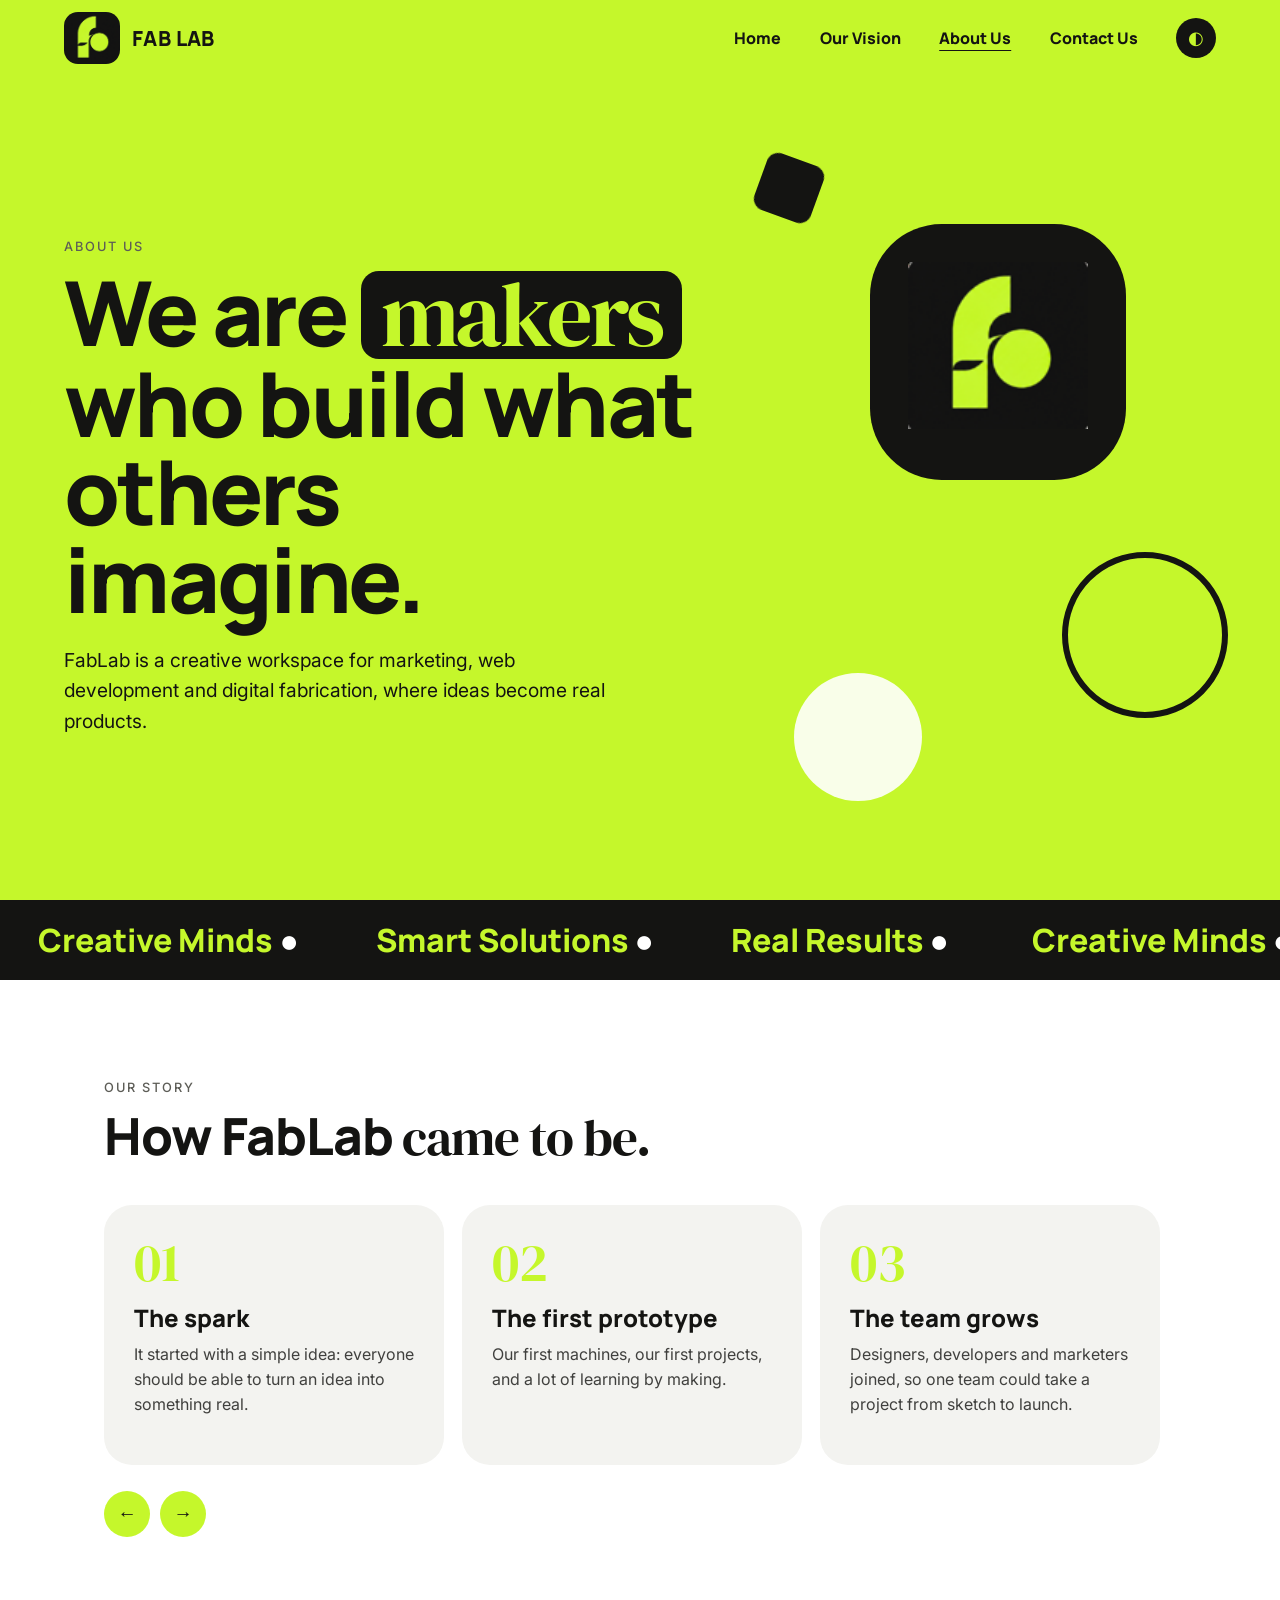
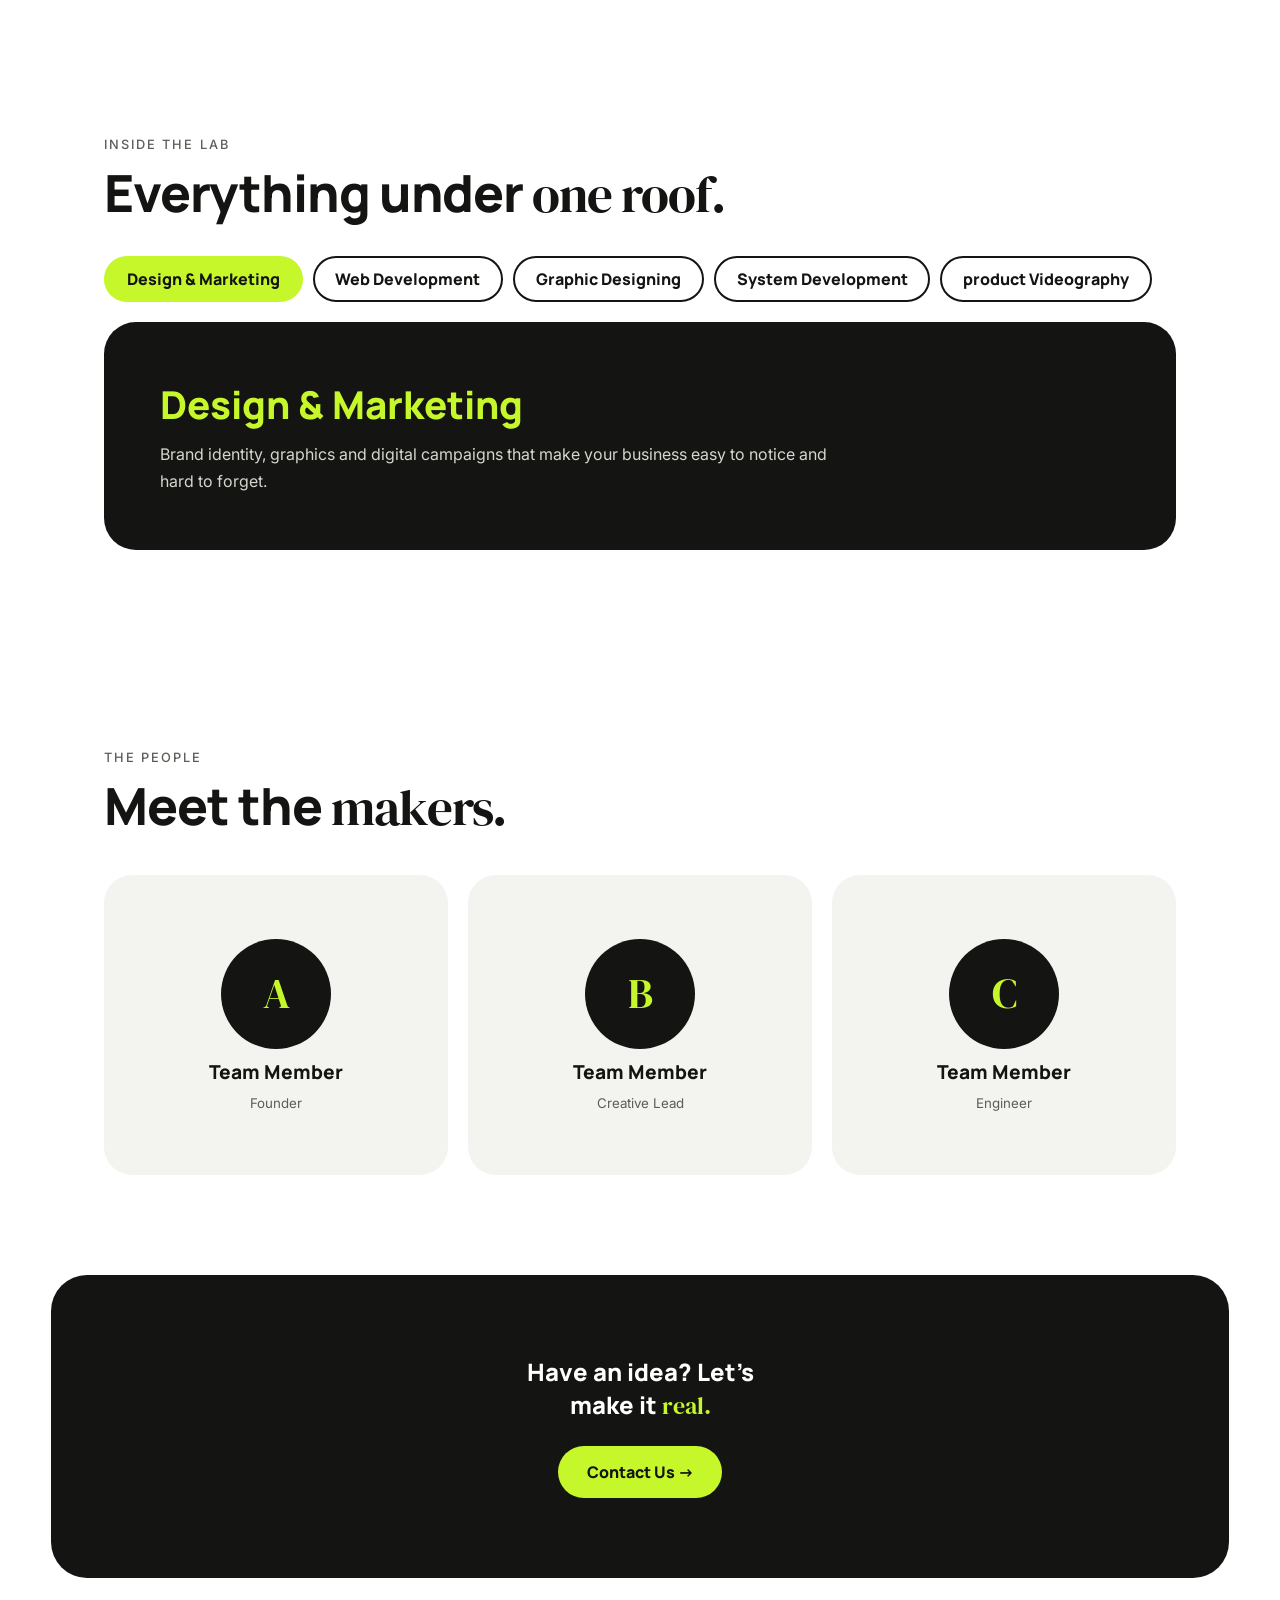
==== html/about.html @ 011ee27d "Initial commit - FabLab Website" ====
<!DOCTYPE html>
<html lang="en">
<head>
<meta charset="utf-8">
<meta name="viewport" content="width=device-width, initial-scale=1, viewport-fit=cover">
<title>About Us — FabLab</title>
<link rel="preconnect" href="https://fonts.googleapis.com">
<link rel="preconnect" href="https://fonts.gstatic.com" crossorigin>
<link href="https://fonts.googleapis.com/css2?family=DM+Serif+Display&family=Inter:wght@400;500&family=Manrope:wght@700;800&display=swap" rel="stylesheet">
<link rel="stylesheet" href="/CSS/style.css">
<link rel="stylesheet" href="/CSS/about.css">
</head>
<body>

<!-- HEADER -->
<header>
  <a class="logo" href="/html/index.html"><img alt="FabLab logo" src="/PNG/logo-icon.png"><span>FAB LAB</span></a>
  <nav>
    <a href="/html/index.html">Home</a>
    <a href="/html/Vision.html">Our Vision</a>
    <a href="/html/about.html" aria-current="page">About Us</a>
    <a href="/html/Contactus.html">Contact Us</a>
    <button id="thm" aria-label="Toggle theme">◐</button>
  </nav>
</header>

<!-- HERO: shapes drift toward your mouse / finger, word keeps changing -->
<section class="ahero" id="ahero">
  <div class="atext">
    <div class="k">About Us</div>
    <h1>We are <em id="word">makers</em> who build what others imagine.</h1>
    <p>FabLab is a creative workspace for marketing, web development and digital fabrication, where ideas become real products.</p>
  </div>
  <div class="shape s1" data-d="40"><img src="/PNG/logo-icon.png" alt=""></div>
  <div class="shape s2" data-d="-25"></div>
  <div class="shape s3" data-d="25"></div>
  <div class="shape s4" data-d="-55"></div>
</section>

<!-- TICKER -->
<div class="tick" aria-hidden="true"><div>
  <span>Creative Minds <i>●</i></span><span>Smart Solutions <i>●</i></span><span>Real Results <i>●</i></span>
  <span>Creative Minds <i>●</i></span><span>Smart Solutions <i>●</i></span><span>Real Results <i>●</i></span>
  <span>Creative Minds <i>●</i></span><span>Smart Solutions <i>●</i></span><span>Real Results <i>●</i></span>
  <span>Creative Minds <i>●</i></span><span>Smart Solutions <i>●</i></span><span>Real Results <i>●</i></span>
</div></div>

<!-- STORY: drag or swipe sideways -->
<section class="sec">
  <div class="k">Our story</div>
  <h2>How FabLab <em>came to be.</em></h2>
  <div class="track" id="track">
    <div class="chap"><b>01</b><h3>The spark</h3><p>It started with a simple idea: everyone should be able to turn an idea into something real.</p></div>
    <div class="chap"><b>02</b><h3>The first prototype</h3><p>Our first machines, our first projects, and a lot of learning by making.</p></div>
    <div class="chap"><b>03</b><h3>The team grows</h3><p>Designers, developers and marketers joined, so one team could take a project from sketch to launch.</p></div>
    <div class="chap"><b>04</b><h3>Today &amp; beyond</h3><p>We help businesses and makers grow with creative work that delivers real results.</p></div>
  </div>
  <div class="arrows"><button id="prev" aria-label="Previous">←</button><button id="next" aria-label="Next">→</button></div>
</section>

<!-- WHAT WE DO: tabs -->
<section class="sec">
  <div class="k">Inside the lab</div>
  <h2>Everything under <em>one roof.</em></h2>
  <div class="tabs" role="tablist" id="tabs">
    <button role="tab" aria-selected="true" data-i="0">Design &amp; Marketing</button>
    <button role="tab" aria-selected="false" data-i="1">Web Development</button>
    <button role="tab" aria-selected="false" data-i="2">Graphic Designing</button>
    <button role="tab" aria-selected="false" data-i="3">System Development</button>
    <button role="tab" aria-selected="false" data-i="4">product Videography</button>
  </div>
  <div class="panel" id="panel" role="tabpanel"><h3>Design &amp; Marketing</h3><p>Brand identity, graphics and digital campaigns that make your business easy to notice and hard to forget.</p></div>
</section>

<!-- TEAM: flip on hover / tap -->
<section class="sec">
  <div class="k">The people</div>
  <h2>Meet the <em>makers.</em></h2>
  <div class="team">
    <div class="tm" tabindex="0"><div class="tm-in">
      <div class="tf a"><div class="av">A</div><h3>Team Member</h3><small>Founder</small></div>
      <div class="tf b"><h3>Founder</h3><small>Add a short line about this person here.</small></div></div></div>
    <div class="tm" tabindex="0"><div class="tm-in">
      <div class="tf a"><div class="av">B</div><h3>Team Member</h3><small>Creative Lead</small></div>
      <div class="tf b"><h3>Creative Lead</h3><small>Add a short line about this person here.</small></div></div></div>
    <div class="tm" tabindex="0"><div class="tm-in">
      <div class="tf a"><div class="av">C</div><h3>Team Member</h3><small>Engineer</small></div>
      <div class="tf b"><h3>Engineer</h3><small>Add a short line about this person here.</small></div></div></div>
  </div>
</section>

<!-- CTA -->
<section class="cta">
  <h2>Have an idea? Let’s make it <em>real.</em></h2>
  <a href="/html/Contactus.html">Contact Us →</a>
</section>

<script src="/script.js"></script>
<script src="/about.js"></script>
</body>
</html>
---- CSS/style.css ----
/* FabLab — header + hero styles */
:root{color-scheme:light;--lime:#c5f72b;--ink:#141412;--bg:#fff;--soft:#f3f3f0;--mute:#5d5d57;--word:#e9e9e5;box-sizing:border-box;scroll-behavior:smooth}
@media(prefers-color-scheme:dark){:root:not([data-theme="light"]){color-scheme:dark;--bg:#111110;--soft:#1b1b19;--mute:#a4a49c;--word:#222220;--ink:#f4f4ee}}

*{box-sizing:border-box;margin:0}
body{background:var(--bg);color:var(--ink);font-family:Inter,system-ui,sans-serif;transition:background .4s}
h1,h2,h3,.logo,nav a,.btn{font-family:Manrope,system-ui,sans-serif;font-weight:800}
em{font-family:"DM Serif Display",Georgia,serif;font-style:normal;font-weight:400}

header{position:sticky;top:0;z-index:20;background:var(--lime);color:#141412;display:flex;align-items:center;justify-content:space-between;
 padding:12px clamp(16px,5vw,72px);padding-top:calc(12px + env(safe-area-inset-top,0px))}
.logo{display:flex;align-items:center;gap:12px;color:#141412;text-decoration:none;font-size:1.3rem;letter-spacing:.02em}
.logo img{width:56px;height:52px;border-radius:14px;background:#141412;display:block}

nav{display:flex;gap:clamp(14px,3vw,40px);align-items:center}
nav a{color:#141412;text-decoration:none;font-size:1rem}
nav a:hover{text-decoration:underline;text-underline-offset:6px}
#thm{border:0;width:40px;height:40px;border-radius:50%;background:#141412;color:var(--lime);font-size:1.1rem;cursor:pointer}

@media(max-width:720px){nav a{display:none}.logo span{font-size:1.1rem}}
.hero{position:relative;height:calc(100vh - 76px);height:calc(100svh - 76px);min-height:560px;overflow:hidden}
.word{position:absolute;left:0;right:0;top:44%;transform:translateY(-50%);text-align:center;font-family:Manrope,sans-serif;font-weight:800;font-size:clamp(5rem,22vw,20rem);letter-spacing:-.04em;line-height:1;color:var(--word);user-select:none}
.word b{color:var(--lime)}
canvas{position:absolute;inset:0;width:100%;height:100%;touch-action:none}
.copy{position:absolute;left:clamp(16px,5vw,72px);bottom:clamp(20px,5vh,48px);pointer-events:none;max-width:28rem}
h1{font-size:clamp(1.7rem,4vw,3.2rem);line-height:1.02;letter-spacing:-.02em}
h1 span{display:block;opacity:0;transform:translateY(30px);animation:in .8s cubic-bezier(.2,.8,.2,1) forwards}
h1 span:nth-child(2){animation-delay:.2s}h1 span:nth-child(3){animation-delay:.4s}
h1{font-color:var(--lime)}
@keyframes in{to{opacity:1;transform:none}}
.side{position:absolute;right:clamp(16px,5vw,72px);bottom:clamp(20px,5vh,48px);text-align:right;display:flex;flex-direction:column;gap:12px;align-items:flex-end}
.btn{display:inline-block;background:var(--ink);color:var(--bg);padding:.9rem 1.5rem;border-radius:999px;text-decoration:none}
.btn.l{background:var(--lime);color:#141412}
.hint{font-size:.72rem;letter-spacing:.14em;text-transform:uppercase;color:var(--mute)}

@media(max-width:640px){.side .hint{display:none}.copy{bottom:84px}}
---- CSS/about.css ----
/* FabLab — About Us page (loads after style.css) */
nav a[aria-current="page"]{text-decoration:underline;text-underline-offset:6px}
.k{font-size:.8rem;letter-spacing:.16em;text-transform:uppercase;color:var(--mute);margin-bottom:14px;font-weight:500}
.sec{padding:clamp(52px,8vw,100px) clamp(16px,5vw,72px);max-width:1200px;margin:0 auto}
.sec h2{font-size:clamp(1.9rem,4.4vw,3.2rem);line-height:1.05;letter-spacing:-.02em;max-width:20ch}
em{color:inherit}

/* ---------- hero: floating shapes follow the pointer ---------- */
.ahero{position:relative;overflow:hidden;min-height:calc(100svh - 76px);display:grid;align-items:center;background:var(--lime);color:#141412}
.atext{position:relative;z-index:2;padding:clamp(32px,6vw,72px) clamp(16px,5vw,72px);max-width:760px;pointer-events:none}
.atext h1{font-size:clamp(2.4rem,7vw,5.6rem);line-height:.98;letter-spacing:-.03em}
.atext h1 em{display:inline-block;background:#141412;color:var(--lime);padding:0 .22em;border-radius:.2em;min-width:2ch;transition:opacity .25s,transform .25s}
.atext h1 em.out{opacity:0;transform:translateY(.3em)}
.atext p{margin-top:22px;max-width:34rem;line-height:1.6;font-size:clamp(1rem,1.7vw,1.2rem)}
.shape{position:absolute;will-change:transform;transition:transform .25s ease-out}
.s1{right:12%;top:18%;width:clamp(120px,20vw,260px);height:clamp(120px,20vw,260px);background:#141412;border-radius:28%}
.s1 img{width:70%;margin:15% 0 0 15%;display:block}
.s2{right:28%;bottom:12%;width:clamp(60px,10vw,130px);height:clamp(60px,10vw,130px);border-radius:50%;background:#fff;opacity:.9}
.s3{right:4%;bottom:22%;width:clamp(80px,13vw,170px);height:clamp(80px,13vw,170px);border-radius:50%;border:6px solid #141412}
.s4{right:36%;top:10%;width:clamp(30px,5vw,60px);height:clamp(30px,5vw,60px);background:#141412;border-radius:12px;transform:rotate(20deg)}
@media(max-width:720px){.s1{right:6%;top:8%;opacity:.9}.s2{right:50%}.s4{right:58%}.atext{padding-top:clamp(150px,40vw,260px)}}

/* ---------- ticker ---------- */
.tick{background:#141412;color:var(--lime);overflow:hidden;white-space:nowrap;padding:18px 0}
.tick div{display:inline-block;animation:tk 22s linear infinite;font:800 clamp(1.2rem,3vw,2rem) Manrope,sans-serif}
.tick:hover div{animation-play-state:paused}
.tick span{margin:0 1.2em}.tick i{font-style:normal;color:#fff}
@keyframes tk{to{transform:translateX(-50%)}}

/* ---------- story track (drag / swipe) ---------- */
.track{display:flex;gap:18px;overflow-x:auto;scroll-snap-type:x mandatory;margin-top:40px;padding-bottom:16px;cursor:grab;scrollbar-width:thin;scrollbar-color:var(--lime) transparent}
.track.drag{cursor:grabbing;scroll-snap-type:none}
.chap{flex:0 0 min(340px,80vw);scroll-snap-align:start;background:var(--soft);border-radius:28px;padding:30px;min-height:260px;user-select:none;transition:background .3s,color .3s}
.chap:hover{background:#141412;color:#fff}
.chap b{font:400 3.4rem "DM Serif Display",Georgia,serif;color:var(--lime);line-height:1}
.chap h3{font-size:1.5rem;margin:12px 0 8px}
.chap p{opacity:.8;line-height:1.55}
.arrows{display:flex;gap:10px;margin-top:10px}
.arrows button{width:46px;height:46px;border-radius:50%;border:0;background:var(--lime);color:#141412;font-size:1.2rem;cursor:pointer}

/* ---------- lab tabs ---------- */
.tabs{display:flex;flex-wrap:wrap;gap:10px;margin:34px 0 20px}
.tabs button{font:800 1rem Manrope,sans-serif;border:2px solid var(--ink);background:transparent;color:var(--ink);border-radius:999px;padding:.65rem 1.3rem;cursor:pointer;transition:.2s}
.tabs button[aria-selected="true"]{background:var(--lime);border-color:var(--lime);color:#141412}
.panel{background:#141412;color:#fff;border-radius:32px;padding:clamp(24px,5vw,56px);min-height:220px;animation:fi .5s}
.panel h3{font-size:clamp(1.5rem,3.4vw,2.4rem);color:var(--lime);margin-bottom:10px}
.panel p{max-width:44rem;line-height:1.65;color:#d6d6cf}
@keyframes fi{from{opacity:0;transform:translateY(12px)}}

/* ---------- team flip cards ---------- */
.team{display:grid;grid-template-columns:repeat(auto-fit,minmax(230px,1fr));gap:20px;margin-top:40px}
.tm{perspective:1000px;height:300px;cursor:pointer;outline:none}
.tm-in{position:relative;width:100%;height:100%;transition:transform .7s cubic-bezier(.4,.2,.2,1);transform-style:preserve-3d}
.tf{position:absolute;inset:0;border-radius:28px;backface-visibility:hidden;-webkit-backface-visibility:hidden;display:flex;flex-direction:column;align-items:center;justify-content:center;gap:10px;padding:24px;text-align:center}
.tf.a{background:var(--soft)}
.tf.b{background:var(--lime);color:#141412;transform:rotateY(180deg)}
.av{width:110px;height:110px;border-radius:50%;background:#141412;color:var(--lime);display:grid;place-items:center;font:400 2.6rem "DM Serif Display",Georgia,serif}
.tf h3{font-size:1.2rem}.tf small{color:var(--mute)}.tf.b small{color:#141412;opacity:.75}
@media(hover:hover){.tm:hover .tm-in{transform:rotateY(180deg)}}
.tm:focus-within .tm-in,.tm.is-flipped .tm-in{transform:rotateY(180deg)}

/* ---------- CTA ---------- */
.cta{background:#141412;color:#fff;border-radius:36px;padding:clamp(32px,7vw,80px);margin:0 clamp(12px,4vw,56px) clamp(40px,8vw,90px);text-align:center}
.cta h2{margin:0 auto 24px;max-width:18ch}.cta em{color:var(--lime)}
.cta a{display:inline-block;background:var(--lime);color:#141412;text-decoration:none;font:800 1rem Manrope,sans-serif;padding:.95rem 1.8rem;border-radius:999px;transition:transform .2s}
.cta a:hover{transform:scale(1.06)}
@media(prefers-reduced-motion:reduce){.tick div{animation:none}.tm-in,.shape{transition-duration:.01s}}
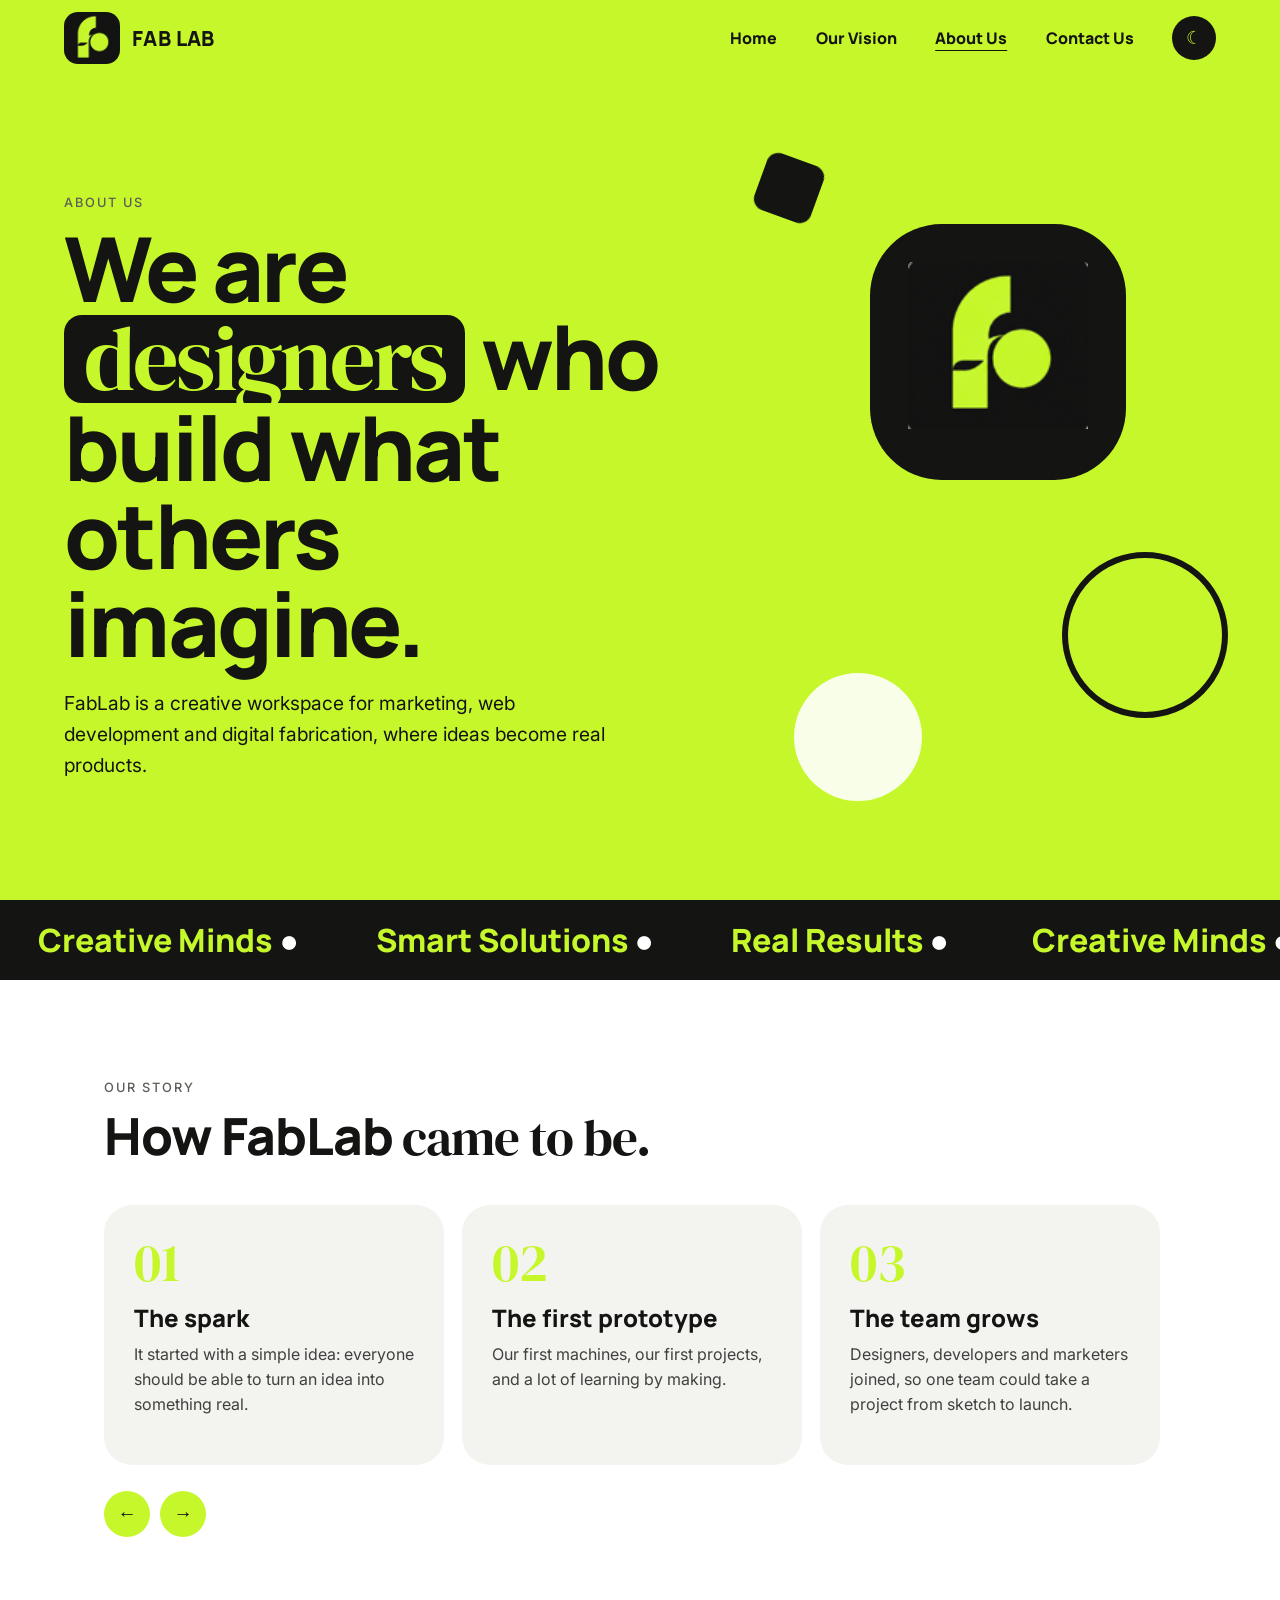
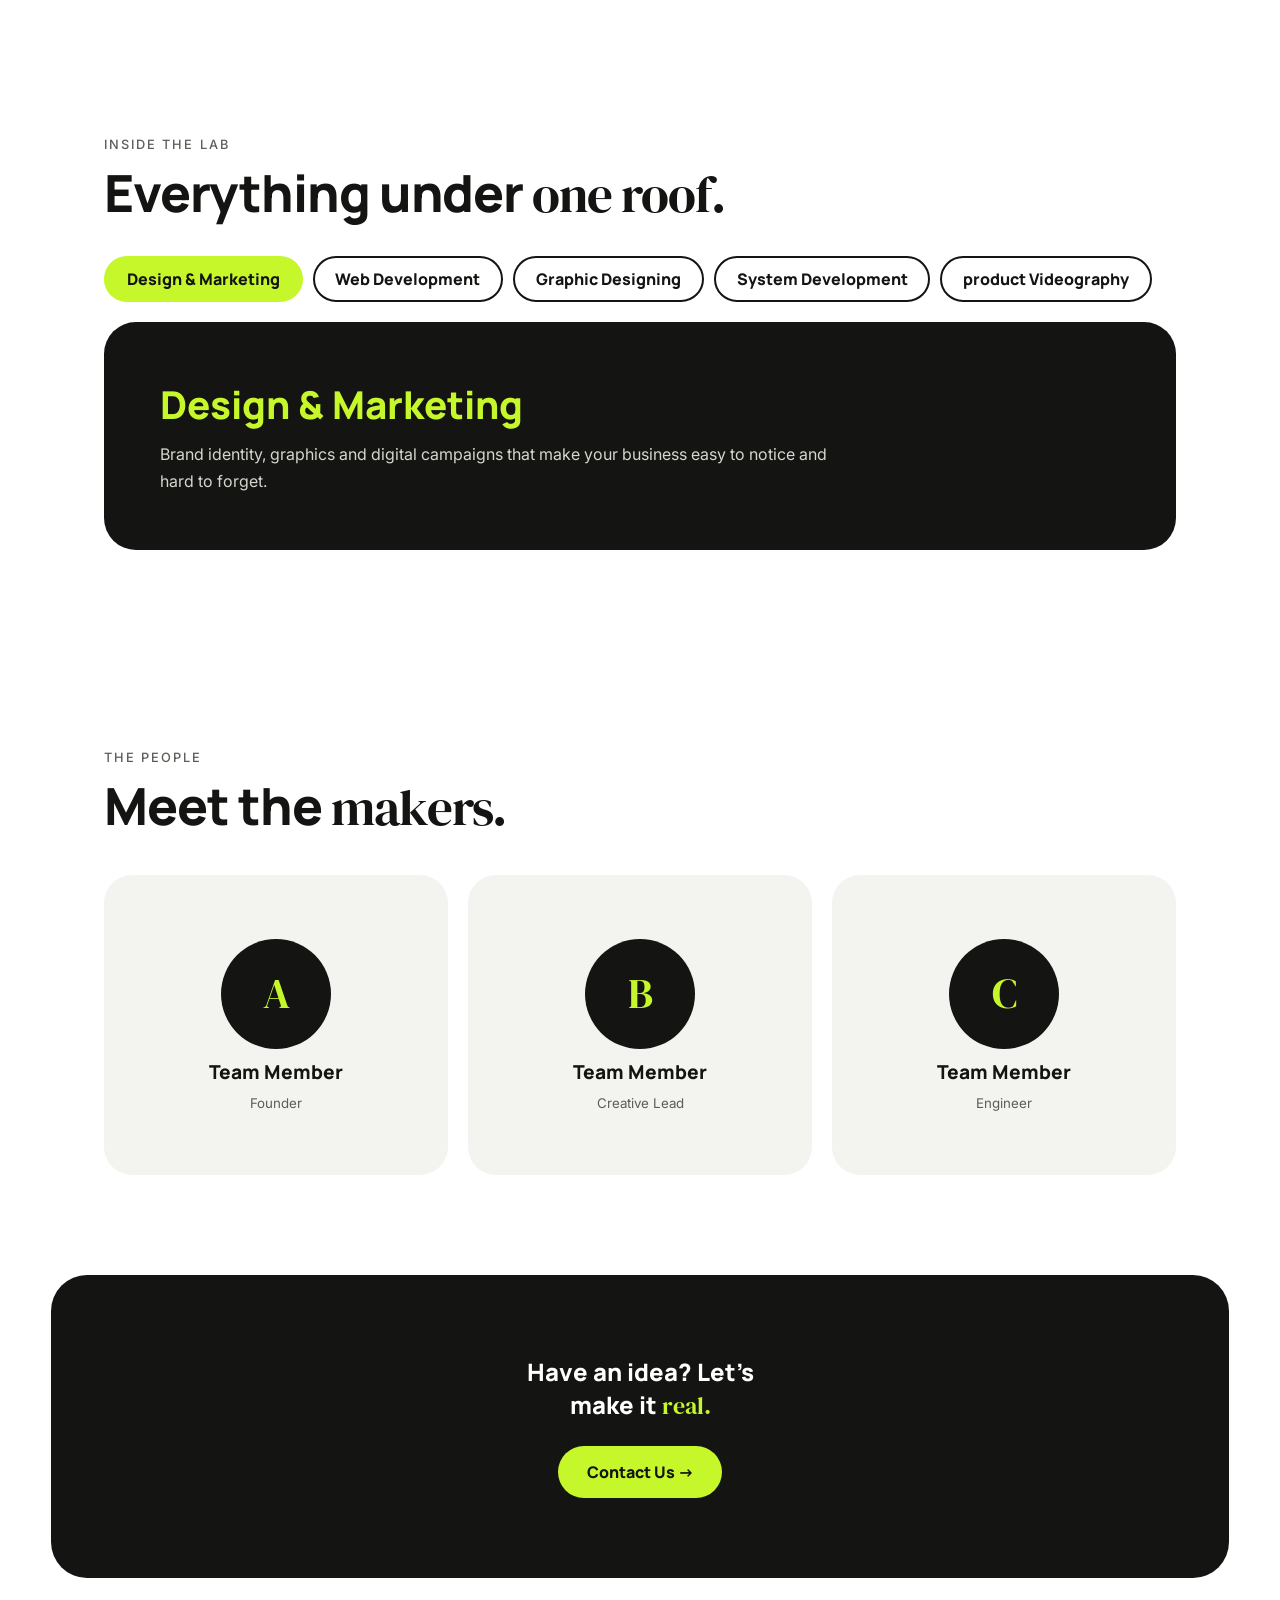
==== commit bad213f6: "updated js site" ====
--- a/html/about.html
+++ b/html/about.html
@@ -3,25 +3,31 @@
 <head>
 <meta charset="utf-8">
 <meta name="viewport" content="width=device-width, initial-scale=1, viewport-fit=cover">
+<meta name="theme-color" content="#c5f72b">
+<script>try{var t=localStorage.getItem('fablab-theme');if(t)document.documentElement.setAttribute('data-theme',t)}catch(e){}</script>
 <title>About Us — FabLab</title>
+<link rel="icon" type="image/png" href="/PNG/logo-icon.png">
+<link rel=\"icon\" type=\"image/png\" href=\"/PNG/logo-icon.png\">
 <link rel="preconnect" href="https://fonts.googleapis.com">
 <link rel="preconnect" href="https://fonts.gstatic.com" crossorigin>
 <link href="https://fonts.googleapis.com/css2?family=DM+Serif+Display&family=Inter:wght@400;500&family=Manrope:wght@700;800&display=swap" rel="stylesheet">
-<link rel="stylesheet" href="/CSS/style.css">
-<link rel="stylesheet" href="/CSS/about.css">
+<link rel="stylesheet" href="/CSS/style.css?v=4">
+<link rel="stylesheet" href="/CSS/about.css?v=4">
 </head>
 <body>
 
 <!-- HEADER -->
 <header>
   <a class="logo" href="/html/index.html"><img alt="FabLab logo" src="/PNG/logo-icon.png"><span>FAB LAB</span></a>
-  <nav>
+  <nav id="nav">
     <a href="/html/index.html">Home</a>
     <a href="/html/Vision.html">Our Vision</a>
     <a href="/html/about.html" aria-current="page">About Us</a>
     <a href="/html/Contactus.html">Contact Us</a>
-    <button id="thm" aria-label="Toggle theme">◐</button>
   </nav>
+  <div class="hctl">
+    <button id="thm" aria-label="Switch to dark theme">☾</button>
+  </div>
 </header>
 
 <!-- HERO: shapes drift toward your mouse / finger, word keeps changing -->
@@ -95,7 +101,15 @@
   <a href="/html/Contactus.html">Contact Us →</a>
 </section>
 
-<script src="/script.js"></script>
-<script src="/about.js"></script>
+<!-- BOTTOM TAB BAR (phones only): always visible, thumb-friendly -->
+<div class="tabbar" role="navigation" aria-label="Main">
+  <a href="/html/index.html"><svg viewBox="0 0 24 24" aria-hidden="true"><path d="M3 9l9-7 9 7v11a2 2 0 0 1-2 2H5a2 2 0 0 1-2-2z"/><polyline points="9 22 9 12 15 12 15 22"/></svg><span>Home</span></a>
+  <a href="/html/Vision.html"><svg viewBox="0 0 24 24" aria-hidden="true"><path d="M1 12s4-8 11-8 11 8 11 8-4 8-11 8-11-8-11-8z"/><circle cx="12" cy="12" r="3"/></svg><span>Vision</span></a>
+  <a href="/html/about.html" aria-current="page"><svg viewBox="0 0 24 24" aria-hidden="true"><path d="M17 21v-2a4 4 0 0 0-4-4H5a4 4 0 0 0-4 4v2"/><circle cx="9" cy="7" r="4"/><path d="M23 21v-2a4 4 0 0 0-3-3.87"/><path d="M16 3.13a4 4 0 0 1 0 7.75"/></svg><span>About</span></a>
+  <a href="/html/Contactus.html"><svg viewBox="0 0 24 24" aria-hidden="true"><path d="M4 4h16c1.1 0 2 .9 2 2v12c0 1.1-.9 2-2 2H4c-1.1 0-2-.9-2-2V6c0-1.1.9-2 2-2z"/><polyline points="22,6 12,13 2,6"/></svg><span>Contact</span></a>
+</div>
+
+<script src="/script.js?v=4"></script>
+<script src="/about.js?v=4"></script>
 </body>
 </html>
--- a/CSS/style.css
+++ b/CSS/style.css
@@ -1,6 +1,8 @@
 /* FabLab — header + hero styles */
 :root{color-scheme:light;--lime:#c5f72b;--ink:#141412;--bg:#fff;--soft:#f3f3f0;--mute:#5d5d57;--word:#e9e9e5;box-sizing:border-box;scroll-behavior:smooth}
-@media(prefers-color-scheme:dark){:root:not([data-theme="light"]){color-scheme:dark;--bg:#111110;--soft:#1b1b19;--mute:#a4a49c;--word:#222220;--ink:#f4f4ee}}
+/* dark theme: set by the toggle (data-theme) and remembered in localStorage; falls back to the device setting */
+:root[data-theme="dark"]{color-scheme:dark;--bg:#111110;--soft:#1b1b19;--mute:#a4a49c;--word:#222220;--ink:#f4f4ee}
+@media(prefers-color-scheme:dark){:root:not([data-theme]){color-scheme:dark;--bg:#111110;--soft:#1b1b19;--mute:#a4a49c;--word:#222220;--ink:#f4f4ee}}
 
 *{box-sizing:border-box;margin:0}
 body{background:var(--bg);color:var(--ink);font-family:Inter,system-ui,sans-serif;transition:background .4s}
@@ -15,9 +17,9 @@
 nav{display:flex;gap:clamp(14px,3vw,40px);align-items:center}
 nav a{color:#141412;text-decoration:none;font-size:1rem}
 nav a:hover{text-decoration:underline;text-underline-offset:6px}
-#thm{border:0;width:40px;height:40px;border-radius:50%;background:#141412;color:var(--lime);font-size:1.1rem;cursor:pointer}
+#thm,.menu-btn{border:0;width:44px;height:44px;border-radius:50%;background:#141412;color:var(--lime);font-size:1.15rem;cursor:pointer}
 
-@media(max-width:720px){nav a{display:none}.logo span{font-size:1.1rem}}
+
 .hero{position:relative;height:calc(100vh - 76px);height:calc(100svh - 76px);min-height:560px;overflow:hidden}
 .word{position:absolute;left:0;right:0;top:44%;transform:translateY(-50%);text-align:center;font-family:Manrope,sans-serif;font-weight:800;font-size:clamp(5rem,22vw,20rem);letter-spacing:-.04em;line-height:1;color:var(--word);user-select:none}
 .word b{color:var(--lime)}
@@ -33,4 +35,26 @@
 .btn.l{background:var(--lime);color:#141412}
 .hint{font-size:.72rem;letter-spacing:.14em;text-transform:uppercase;color:var(--mute)}
 
-@media(max-width:640px){.side .hint{display:none}.copy{bottom:84px}}
+@media(max-width:640px){.side .hint{display:none}.copy{top:clamp(16px,3vh,30px);bottom:auto}}
+
+/* ---------- phones & tablets ---------- */
+html{-webkit-text-size-adjust:100%;text-size-adjust:100%}
+body{overflow-x:hidden;-webkit-tap-highlight-color:transparent}
+img{max-width:100%}
+nav{margin-left:auto}
+.hctl{display:flex;gap:10px;margin-left:clamp(14px,3vw,40px)}
+.menu-btn{display:none;background:#141412;color:var(--lime)}
+nav a[aria-current="page"]{text-decoration:underline;text-underline-offset:6px}
+.tabbar{display:none}
+@media(max-width:720px){
+ header nav,.menu-btn{display:none}
+ .hctl{margin-left:auto}
+ .logo span{font-size:1.1rem}
+ /* bottom tab bar: always visible on phones */
+ .tabbar{display:flex;position:fixed;left:0;right:0;bottom:0;z-index:30;gap:6px;background:var(--lime);padding:6px 8px calc(6px + env(safe-area-inset-bottom,0px));box-shadow:0 -6px 24px rgba(0,0,0,.18)}
+ .tabbar a{flex:1;display:flex;flex-direction:column;align-items:center;justify-content:center;gap:3px;min-height:56px;padding:6px 2px;border-radius:16px;color:#141412;text-decoration:none;font:800 .74rem Manrope,system-ui,sans-serif;transition:background .2s,color .2s}
+ .tabbar svg{width:24px;height:24px;fill:none;stroke:currentColor;stroke-width:2;stroke-linecap:round;stroke-linejoin:round}
+ .tabbar a[aria-current="page"]{background:#141412;color:var(--lime)}
+ body{padding-bottom:calc(68px + env(safe-area-inset-bottom,0px))}
+ .hero{height:calc(100svh - 144px - env(safe-area-inset-bottom,0px));min-height:430px}
+}
--- a/CSS/about.css
+++ b/CSS/about.css
@@ -18,7 +18,14 @@
 .s2{right:28%;bottom:12%;width:clamp(60px,10vw,130px);height:clamp(60px,10vw,130px);border-radius:50%;background:#fff;opacity:.9}
 .s3{right:4%;bottom:22%;width:clamp(80px,13vw,170px);height:clamp(80px,13vw,170px);border-radius:50%;border:6px solid #141412}
 .s4{right:36%;top:10%;width:clamp(30px,5vw,60px);height:clamp(30px,5vw,60px);background:#141412;border-radius:12px;transform:rotate(20deg)}
-@media(max-width:720px){.s1{right:6%;top:8%;opacity:.9}.s2{right:50%}.s4{right:58%}.atext{padding-top:clamp(150px,40vw,260px)}}
+/* phones: all shapes sit in a band at the top so they never cover the text */
+@media(max-width:720px){
+ .s1{right:6%;top:24px}
+ .s2{left:30%;right:auto;top:70px;bottom:auto}
+ .s3{left:6%;right:auto;top:28px;bottom:auto}
+ .s4{left:48%;right:auto;top:26px}
+ .atext{padding-top:clamp(170px,48vw,260px)}
+}
 
 /* ---------- ticker ---------- */
 .tick{background:#141412;color:var(--lime);overflow:hidden;white-space:nowrap;padding:18px 0}
@@ -65,3 +72,5 @@
 .cta a{display:inline-block;background:var(--lime);color:#141412;text-decoration:none;font:800 1rem Manrope,sans-serif;padding:.95rem 1.8rem;border-radius:999px;transition:transform .2s}
 .cta a:hover{transform:scale(1.06)}
 @media(prefers-reduced-motion:reduce){.tick div{animation:none}.tm-in,.shape{transition-duration:.01s}}
+
+@media(max-width:720px){.ahero{min-height:calc(100svh - 144px - env(safe-area-inset-bottom,0px))}}
